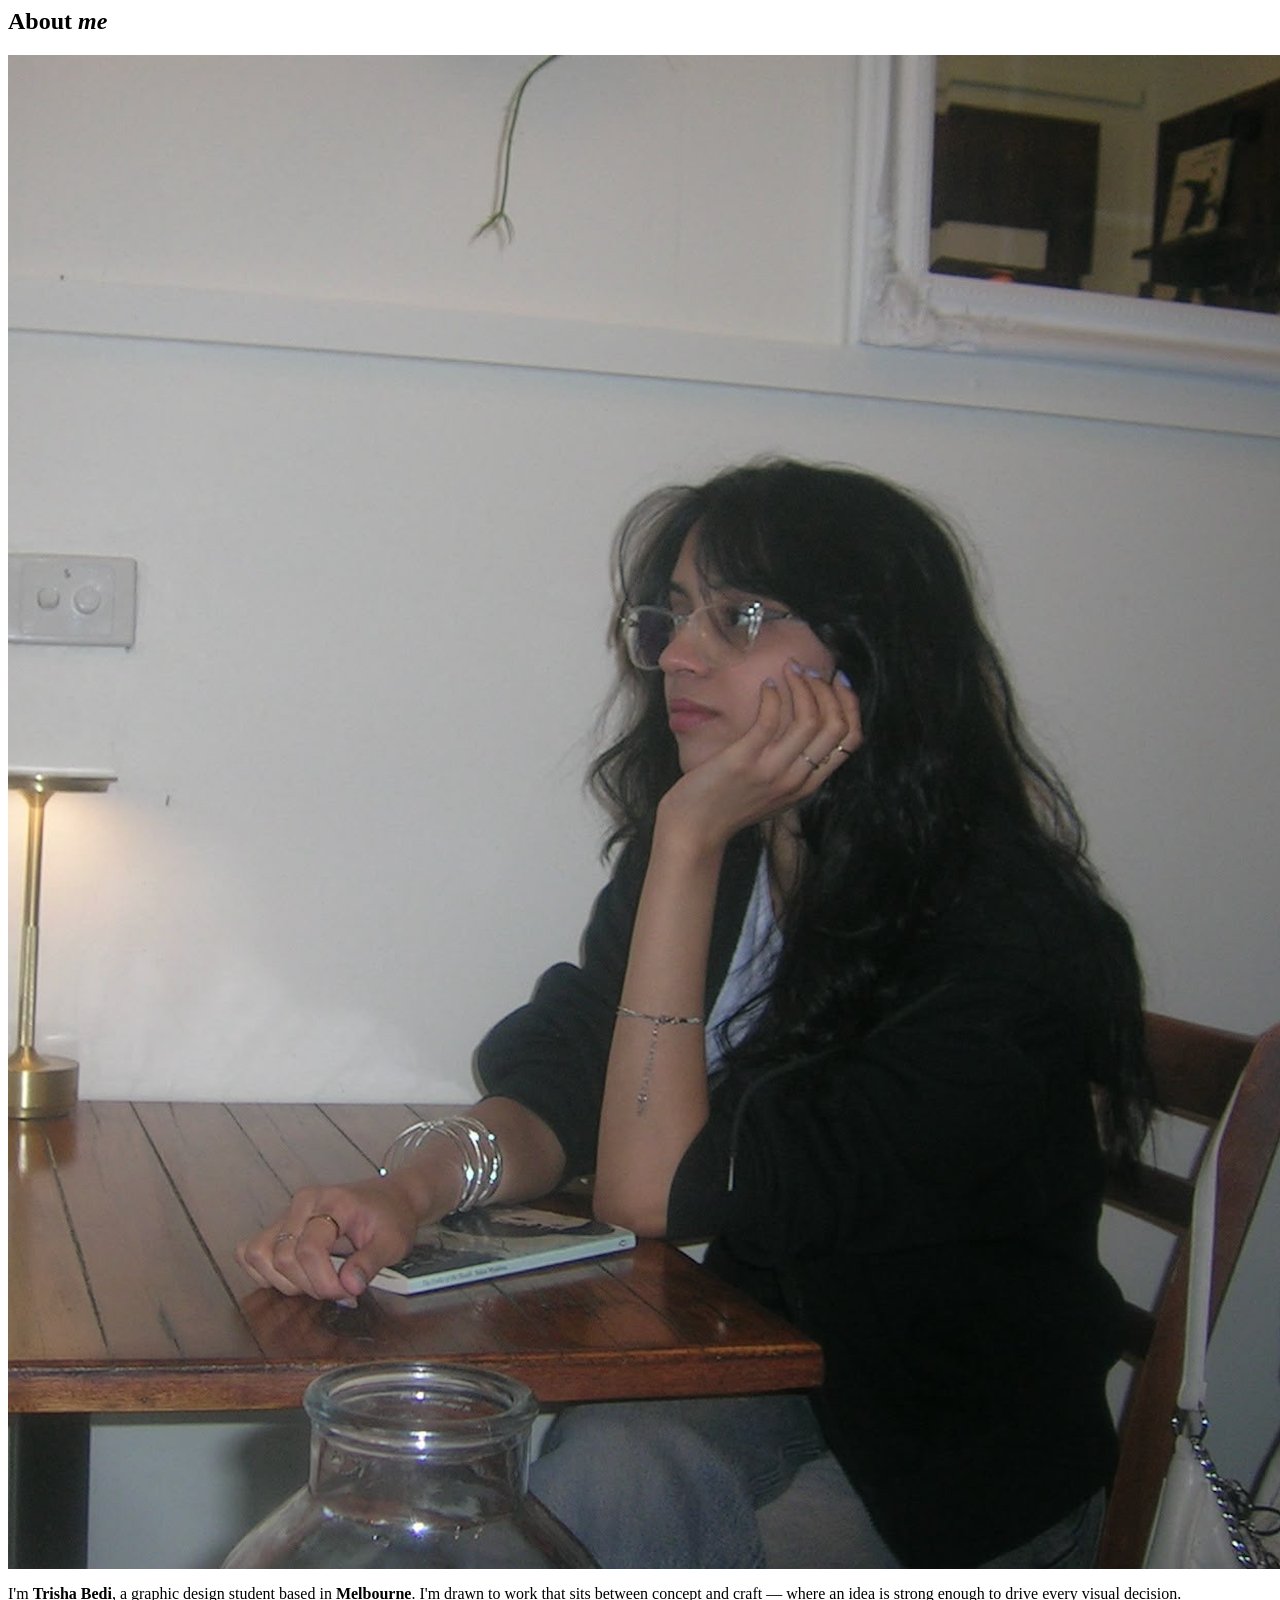
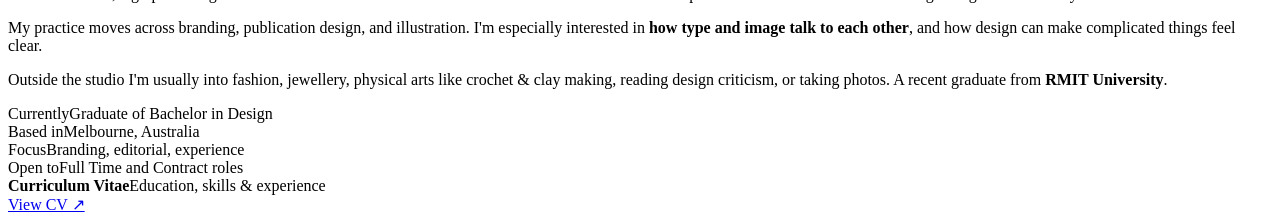
==== about.html @ 5184ee89 "Add about section with personal details and CV link" ====
<html>
  <section class="about" id="about-section">
    <div>
      <div class="section-header reveal">
        <h2 class="section-heading">About <em>me</em></h2>
      </div>
      <!-- EDIT: to add your photo, replace the <div class="about-photo"> block with:
           <div class="about-photo reveal" style="transition-delay:.1s">
             <img src="photo.jpg" alt="Your Name">
           </div>
      -->
      <div class="about-photo reveal" style="transition-delay:.1s">
        <img src="website/about.png" alt="Trisha Bedi" loading="eager" decoding="async">
         <!-- <svg width="25" height="25" viewBox="0 0 25 25" fill="none"></svg>     -->
        <div class="about-photo-label"></div>
      </div>
    </div>
    <div class="about-right reveal" style="transition-delay:.15s">
      <!-- EDIT: your bio paragraphs -->
      <p>I'm <strong>Trisha Bedi</strong>, a graphic design student based in <strong>Melbourne</strong>. I'm drawn to work that sits between concept and craft — where an idea is strong enough to drive every visual decision.</p>
      <p>My practice moves across branding, publication design, and illustration. I'm especially interested in <strong>how type and image talk to each other</strong>, and how design can make complicated things feel clear.</p>
      <p>Outside the studio I'm usually into fashion, jewellery, physical arts like crochet & clay making, reading design criticism, or taking photos. A recent graduate from <strong>RMIT University</strong>.</p>
      <div class="about-details">
        <!-- EDIT: your details -->
        <div class="detail-row"><span class="detail-label">Currently</span><span class="detail-val">Graduate of Bachelor in Design</span></div>
        <div class="detail-row"><span class="detail-label">Based in</span><span class="detail-val">Melbourne, Australia</span></div>
        <div class="detail-row"><span class="detail-label">Focus</span><span class="detail-val">Branding, editorial, experience</span></div>
        <div class="detail-row"><span class="detail-label">Open to</span><span class="detail-val">Full Time and Contract roles</span></div>
      </div>
      <!-- EDIT: paste your Google Doc CV share link into href -->
      <div class="cv-block">
        <div class="cv-block-text"><strong>Curriculum Vitae</strong>Education, skills &amp; experience</div>
        <a href="website/CV.pdf" target="_blank" rel="noopener" class="cv-link">View CV ↗</a>
      </div>
    </div>
  </section>
</html>
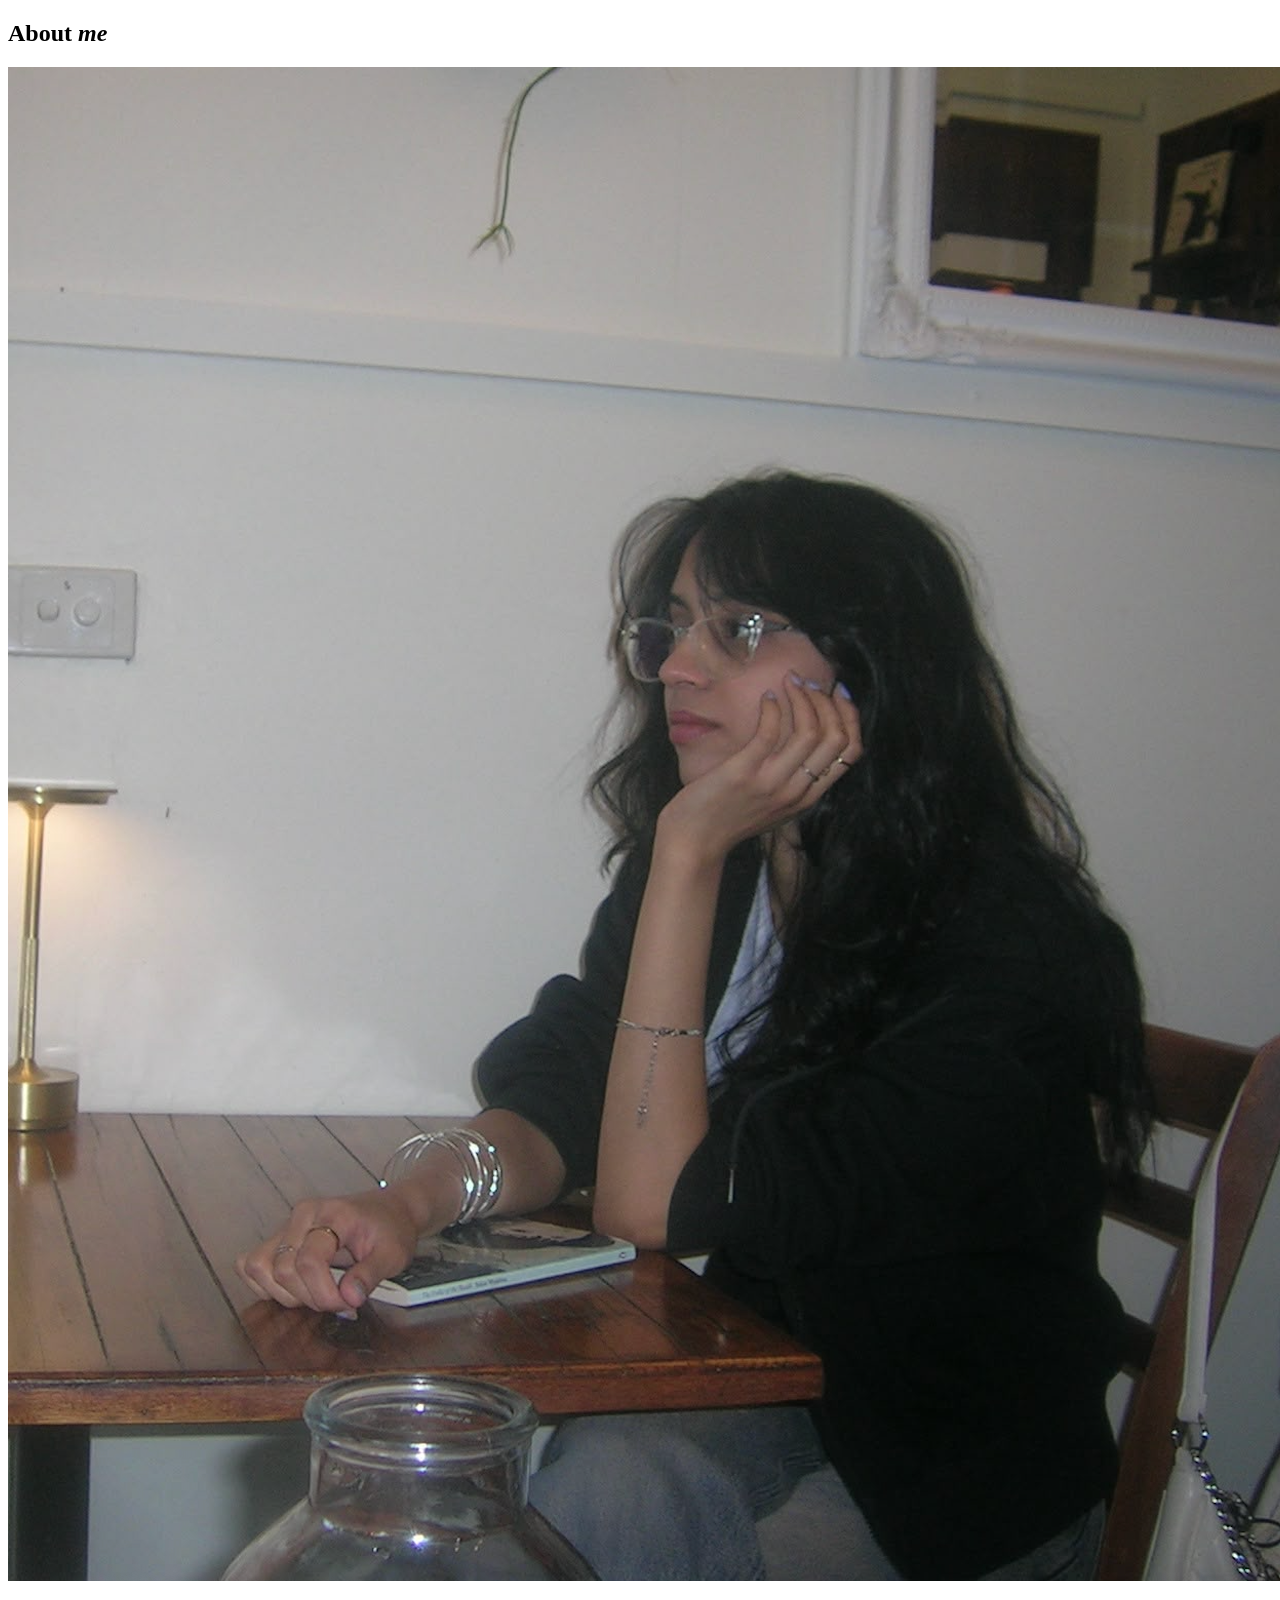
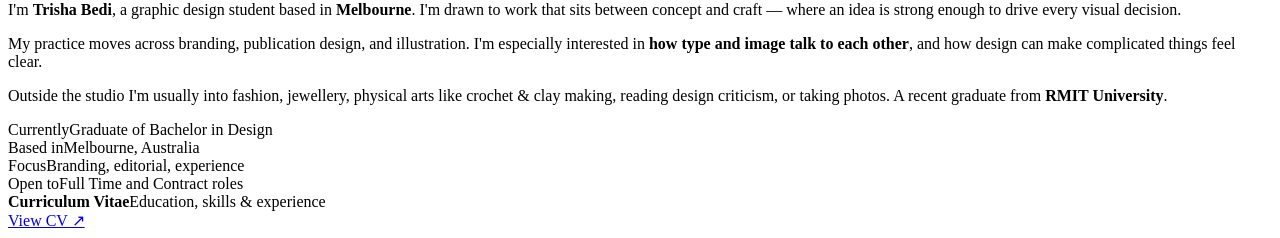
==== commit 2e257933: "Add DOCTYPE declaration to about.html" ====
--- a/about.html
+++ b/about.html
@@ -1,3 +1,4 @@
+<!DOCTYPE html>
 <html>
   <section class="about" id="about-section">
     <div>
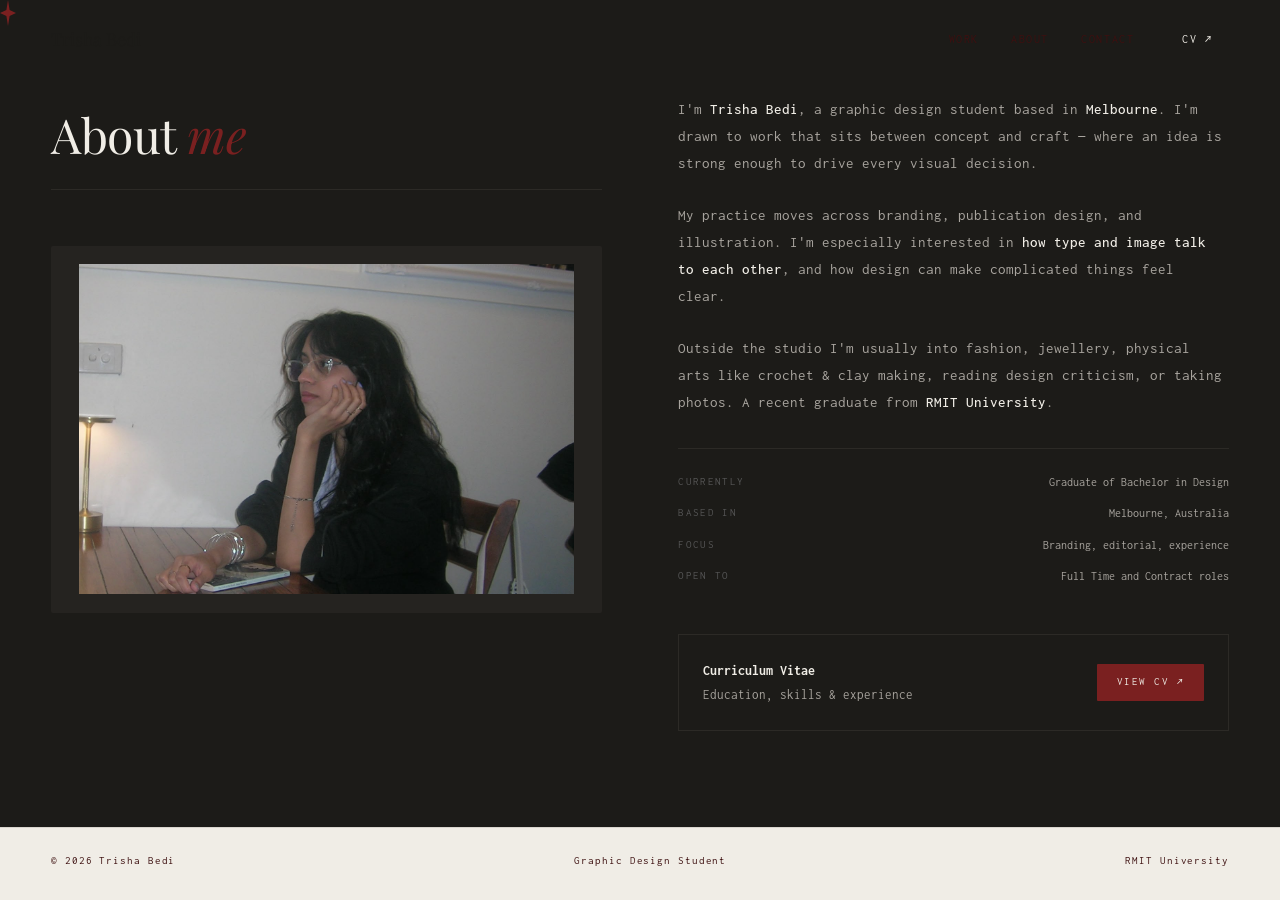
==== commit 43378cd2: "Update about.html with new structure and content" ====
--- a/about.html
+++ b/about.html
@@ -1,38 +1,67 @@
 <!DOCTYPE html>
-<html>
+<html lang="en">
+<head>
+<meta charset="UTF-8">
+<meta name="viewport" content="width=device-width, initial-scale=1.0">
+<title>About — Trisha Bedi</title>
+<link rel="preconnect" href="https://fonts.googleapis.com">
+<link rel="preconnect" href="https://fonts.gstatic.com" crossorigin>
+<link href="https://fonts.googleapis.com/css2?family=Playfair+Display:ital,wght@0,400;0,700;1,400;1,700&family=Inconsolata:wght@300;400;500&display=swap" rel="stylesheet">
+<link rel="stylesheet" href="assets/css/styles.css">
+</head>
+<body>
+
+<div class="cur" id="c1"></div>
+
+<!-- NAV -->
+<nav id="nav">
+  <a class="nav-name" href="index.html">Trisha Bedi</a>
+  <div class="nav-right">
+    <a href="index.html" class="hide-mob">Work</a>
+    <a href="about.html" class="hide-mob">About</a>
+    <a href="contact.html" class="hide-mob">Contact</a>
+    <a href="website/CV.pdf" target="_blank" rel="noopener" class="cv-btn">CV ↗</a>
+  </div>
+</nav>
+
+<div class="page active" id="page-home">
+
   <section class="about" id="about-section">
     <div>
       <div class="section-header reveal">
         <h2 class="section-heading">About <em>me</em></h2>
       </div>
-      <!-- EDIT: to add your photo, replace the <div class="about-photo"> block with:
-           <div class="about-photo reveal" style="transition-delay:.1s">
-             <img src="photo.jpg" alt="Your Name">
-           </div>
-      -->
       <div class="about-photo reveal" style="transition-delay:.1s">
         <img src="website/about.png" alt="Trisha Bedi" loading="eager" decoding="async">
-         <!-- <svg width="25" height="25" viewBox="0 0 25 25" fill="none"></svg>     -->
         <div class="about-photo-label"></div>
       </div>
     </div>
     <div class="about-right reveal" style="transition-delay:.15s">
-      <!-- EDIT: your bio paragraphs -->
       <p>I'm <strong>Trisha Bedi</strong>, a graphic design student based in <strong>Melbourne</strong>. I'm drawn to work that sits between concept and craft — where an idea is strong enough to drive every visual decision.</p>
       <p>My practice moves across branding, publication design, and illustration. I'm especially interested in <strong>how type and image talk to each other</strong>, and how design can make complicated things feel clear.</p>
       <p>Outside the studio I'm usually into fashion, jewellery, physical arts like crochet & clay making, reading design criticism, or taking photos. A recent graduate from <strong>RMIT University</strong>.</p>
       <div class="about-details">
-        <!-- EDIT: your details -->
         <div class="detail-row"><span class="detail-label">Currently</span><span class="detail-val">Graduate of Bachelor in Design</span></div>
         <div class="detail-row"><span class="detail-label">Based in</span><span class="detail-val">Melbourne, Australia</span></div>
         <div class="detail-row"><span class="detail-label">Focus</span><span class="detail-val">Branding, editorial, experience</span></div>
         <div class="detail-row"><span class="detail-label">Open to</span><span class="detail-val">Full Time and Contract roles</span></div>
       </div>
-      <!-- EDIT: paste your Google Doc CV share link into href -->
       <div class="cv-block">
         <div class="cv-block-text"><strong>Curriculum Vitae</strong>Education, skills &amp; experience</div>
         <a href="website/CV.pdf" target="_blank" rel="noopener" class="cv-link">View CV ↗</a>
       </div>
     </div>
   </section>
+
+  <footer>
+    <span>© 2026 Trisha Bedi</span>
+    <span>Graphic Design Student</span>
+    <span>RMIT University</span>
+  </footer>
+
+</div>
+
+<script src="assets/js/vendor/jquery-3.7.1.min.js"></script>
+<script src="assets/js/app.js"></script>
+</body>
 </html>
--- a/assets/css/styles.css
+++ b/assets/css/styles.css
@@ -0,0 +1,561 @@
+/* ============================================================
+   COLOURS — search EDIT: to find everything to personalise
+   ============================================================ */
+:root {
+  --bg:      #F0EDE6;
+  --fg:      #1C1B18;
+  --mid:     #3d1010;
+  --rule:    #D9D5CE;
+  --pop:     #7A2020;  /* EDIT: accent colour */
+  --card-bg: #EDEAE4;
+  --terracotta: #7A2020;
+  --terra-faint: #E8C5B8;
+  --warm-white: #F7F4EF;
+  --serif: 'Playfair Display', serif;
+}
+
+
+*,*::before,*::after{box-sizing:border-box;margin:0;padding:0}
+html{scroll-behavior:smooth}
+body{font-family:'Inconsolata',monospace;background:var(--bg);color:var(--fg);font-size:15px;line-height:1.6;-webkit-font-smoothing:antialiased;cursor:none}
+
+/* ——— CURSOR ——— */
+.cur{width:16px;height:26px;background:var(--pop);position:fixed;top:0;left:0;pointer-events:none;z-index:9999;clip-path:polygon(50% 0%,60% 38%,100% 50%,60% 62%,50% 100%,40% 62%,0% 50%,40% 38%);will-change:transform}
+/* ——— NAV ——— */
+nav{position:fixed;top:0;left:0;right:0;z-index:500;display:flex;justify-content:space-between;align-items:center;padding:1.4rem 4vw;transition:border-color .3s,background .3s;border-bottom:1px solid transparent}
+nav.scrolled{border-color:var(--rule);background:rgba(247,244,239,.93);backdrop-filter:blur(8px)}
+.nav-name{font-family:'Playfair Display',serif;font-size:1.1rem;font-weight:400;color:var(--fg);text-decoration:none;cursor:none}
+.nav-right{display:flex;align-items:center;gap:2rem}
+.nav-right a{font-size:.72rem;letter-spacing:.14em;text-transform:uppercase;color:var(--mid);text-decoration:none;transition:color .2s;cursor:none}
+.nav-right a:hover{color:var(--fg)}
+.cv-btn{color:var(--bg)!important;background:var(--fg)!important;padding:.45rem 1rem;border-radius:1px;transition:background .2s!important}
+.cv-btn:hover{background:var(--pop)!important}
+
+/* ——— PAGE SYSTEM ——— */
+.page{display:none;min-height:100vh}
+.page.active{display:block}
+
+/* ============================================================
+   HOME PAGE
+   ============================================================ */
+
+/* HERO */
+.hero{min-height:100vh;display:flex;flex-direction:column;justify-content:flex-end;padding:0 4vw 5rem;position:relative;overflow:hidden}
+.hero-blob{position:absolute;top:0;right:0;bottom:0;width:clamp(300px,55vw,700px);pointer-events:none;user-select:none;z-index:0}
+.hero-blob svg{width:100%;height:100%}
+.hero-tag{font-size:.72rem;letter-spacing:.18em;text-transform:uppercase;color:var(--pop);margin-bottom:1.5rem;display:flex;align-items:center;gap:.8rem;position:relative;z-index:1}
+.hero-tag::before{content:'';display:inline-block;width:2.5rem;height:1px;background:var(--pop)}
+.hero-title{font-family:'Playfair Display',serif;font-size:clamp(3.2rem,8vw,7.5rem);font-weight:400;line-height:.95;letter-spacing:-.02em;max-width:14ch;margin-bottom:2.5rem;position:relative;z-index:1}
+.hero-title em{font-style:italic;color:var(--pop)}
+.hero-bottom{display:flex;justify-content:space-between;align-items:flex-end;border-top:1px solid var(--rule);padding-top:1.5rem;gap:2rem;flex-wrap:wrap;position:relative;z-index:1}
+.hero-bio{font-size:.88rem;color:var(--mid);max-width:44ch;line-height:1.75}
+.hero-scroll{display:flex;align-items:center;gap:.6rem;font-size:.68rem;letter-spacing:.18em;text-transform:uppercase;color:var(--mid);animation:drift 2.2s ease-in-out infinite}
+@keyframes drift{0%,100%{transform:translateY(0)}50%{transform:translateY(5px)}}
+
+
+/* MARQUEE */
+.marquee-strip{
+  background:var(--fg);
+  padding:.9rem 0;
+  overflow:hidden;
+  white-space:nowrap;
+}
+
+.marquee-inner{
+  display:inline-flex;
+  animation:marquee 18s linear infinite;
+}
+
+.marquee-item{
+  font-size:.65rem;
+  letter-spacing:.22em;
+  text-transform:uppercase;
+  color:var(--bg);
+  margin:0 2.5rem;
+}
+
+.marquee-dot{
+  color:var(--pop);
+  margin:0 .5rem;
+}
+
+@keyframes marquee{
+  from{transform:translateX(0)}
+  to{transform:translateX(-50%)}
+}
+
+/* WORK SECTION */
+.work{padding:6rem 4vw}
+.section-header{display:flex;justify-content:space-between;align-items:baseline;margin-bottom:3.5rem;padding-bottom:1rem;border-bottom:1px solid var(--rule)}
+.section-heading{font-family:'Playfair Display',serif;font-size:clamp(1.8rem,4vw,3rem);font-weight:400;letter-spacing:-.01em}
+.section-heading em{font-style:italic;color:var(--pop)}
+.section-count{font-size:.7rem;letter-spacing:.15em;text-transform:uppercase;color:var(--mid)}
+
+/* PROJECT CARDS — text left, image right */
+.project-list{display:flex;flex-direction:column;gap:0}
+
+.project-card{
+  display:grid;
+  grid-template-columns:3rem 1fr 1fr;
+  gap:2.5rem;
+  align-items:center;
+  padding:2.5rem 0;
+  border-bottom:1px solid var(--rule);
+  text-decoration:none;color:inherit;
+  position:relative;cursor:none;
+}
+.project-card::before{
+  content:'';position:absolute;
+  left:-4vw;right:-4vw;top:0;bottom:0;
+  background:var(--card-bg);opacity:0;
+  transition:opacity .3s;z-index:0;
+}
+.project-card:hover::before{opacity:1}
+.project-card>*{position:relative;z-index:1}
+
+.project-num{font-size:.72rem;letter-spacing:.1em;color:var(--mid);align-self:flex-start;padding-top:.3rem}
+
+/* LEFT: text */
+.project-text{display:flex;flex-direction:column;gap:.6rem}
+.project-tags{display:flex;gap:.5rem;flex-wrap:wrap}
+.tag{font-size:.62rem;letter-spacing:.14em;text-transform:uppercase;color:var(--pop);border:1px solid var(--pop);padding:.15rem .5rem;border-radius:1px}
+.project-title{font-family:'Playfair Display',serif;font-size:clamp(1.3rem,2.5vw,2rem);font-weight:400;letter-spacing:-.01em;line-height:1.1}
+.project-desc{font-size:.95rem;color:var(--mid);max-width:46ch;line-height:1.7}
+.project-year{font-size:.7rem;letter-spacing:.1em;color:var(--mid)}
+.project-cta{display:inline-flex;align-items:center;gap:.4rem;font-size:.7rem;letter-spacing:.12em;text-transform:uppercase;color:var(--pop);margin-top:.25rem}
+
+/* RIGHT: image */
+.project-thumb{
+  aspect-ratio:5/2.7;
+  background:var(--fg);
+  border-radius:1.5px;
+  overflow:hidden;
+  position:relative;
+  transition:transform .4s cubic-bezier(.25,.46,.45,.94);
+}
+.project-card:hover .project-thumb{transform:scale(1.02) translateY(-2px)}
+.project-thumb img{width:100%;height:100%;object-fit:cover;display:block;transition:transform .6s ease}
+.project-card:hover .project-thumb img{transform:scale(1.05)}
+.project-thumb-placeholder{
+  width:100%;height:100%;position:absolute;top:0;left:0;
+  display:flex;flex-direction:column;align-items:center;justify-content:center;
+  gap:.5rem;color:#555;font-size:.6rem;letter-spacing:.12em;text-transform:uppercase;
+}
+/* ── PROCESS ── */
+  .process-section { background: var(--terracotta); padding: 6rem 3rem; position: relative; overflow: hidden; }
+  .process-bg-text { position: absolute; bottom: -2rem; right: -1rem; font-family: var(--serif); font-size: 14rem; color: rgba(255,255,255,0.04); line-height: 1; pointer-events: none; user-select: none; }
+  .process-label { color: var(--terra-faint); font-size: 0.65rem; letter-spacing: 0.22em; text-transform: uppercase; margin-bottom: 2rem; }
+  .process-heading { font-family: var(--serif); font-size: 2.5rem; color: var(--warm-white); margin-bottom: 4rem; max-width: 420px; line-height: 1.25; }
+  .process-steps { display: grid; grid-template-columns: repeat(4, 1fr); gap: 0; }
+  .process-step { padding: 0 2rem 0 0; border-right: 1px solid rgba(255,255,255,0.12); }
+  .process-step:last-child { border-right: none; padding-right: 0; }
+  .process-step:not(:first-child) { padding-left: 2rem; }
+  .process-step-num { font-family: var(--serif); font-style: italic; font-size: 2.5rem; color: rgba(255,255,255,0.2); margin-bottom: 1rem; transition: color 0.3s; }
+  .process-step:hover .process-step-num { color: rgba(255,255,255,0.5); }
+  .process-step-title { font-size: 0.78rem; letter-spacing: 0.14em; text-transform: uppercase; color: var(--terra-faint); margin-bottom: 0.8rem; }
+  .process-step-desc { font-size: 0.8rem; line-height: 1.8; color: rgba(255,255,255,0.55); }
+
+/* ABOUT */
+.about{padding:6rem 4vw;background:var(--fg);color:var(--bg);display:grid;grid-template-columns:1fr 1fr;gap:6vw;align-items:start}
+.about .section-heading{color:var(--bg)}
+.about .section-heading em{color:var(--pop)}
+.about .section-header{border-color:#2c2a26}
+.about .section-count{color:#555}
+.about-photo{aspect-ratio:3/2;background:#252320;border-radius:2px;display:flex;align-items:center;justify-content:center;flex-direction:column;gap:.6rem;color:#444;font-size:.62rem;letter-spacing:.14em;text-transform:uppercase;position:relative;overflow:hidden}
+.about-photo img{width:90%;height:90%;object-fit:cover}
+.about-photo-label{position:absolute;bottom:1.25rem;left:1.25rem;font-size:.62rem;letter-spacing:.14em;text-transform:uppercase;color:#555}
+.about-right{display:flex;flex-direction:column;gap:1.5rem}
+.about-right p{font-size:.92rem;color:#a8a49e;line-height:1.85}
+.about-right p strong{color:var(--bg);font-weight:500}
+.about-details{margin-top:.5rem;display:flex;flex-direction:column;gap:.75rem;padding-top:1.5rem;border-top:1px solid #2c2a26}
+.detail-row{display:flex;justify-content:space-between;font-size:.75rem}
+.detail-label{color:#555;text-transform:uppercase;letter-spacing:.12em;font-size:.68rem}
+.detail-val{color:#a8a49e}
+.cv-block{margin-top:1.5rem;padding:1.5rem;border:1px solid #2c2a26;display:flex;justify-content:space-between;align-items:center;gap:1rem}
+.cv-block-text{font-size:.8rem;color:#a8a49e}
+.cv-block-text strong{display:block;color:var(--bg);font-size:.9rem;margin-bottom:.2rem}
+.cv-link{display:inline-flex;align-items:center;gap:.5rem;font-size:.7rem;letter-spacing:.14em;text-transform:uppercase;background:var(--pop);color:var(--bg);text-decoration:none;padding:.6rem 1.2rem;border-radius:1px;white-space:nowrap;transition:opacity .2s;cursor:none}
+.cv-link:hover{opacity:.85}
+
+
+/* CONTACT */
+
+.contact{
+  padding:8rem 4vw;
+}
+
+.contact-grid{
+  display:grid;
+  grid-template-columns:1fr 1fr;
+  gap:6vw;
+  margin-top:3rem;
+}
+
+.contact-left p{
+  font-size:.95rem;
+  line-height:1.9;
+  color:var(--mid);
+  max-width:42ch;
+}
+
+.contact-right-minimal{
+  display:flex;
+  flex-direction:column;
+}
+
+.contact-email-small{
+  font-family:'Playfair Display', serif;
+  font-size:clamp(1.5rem,3vw,2.2rem);
+  text-decoration:none;
+  color:var(--fg);
+  padding-bottom:1.5rem;
+  margin-bottom:1rem;
+  border-bottom:1px solid var(--rule);
+  transition:color .2s;
+}
+
+.contact-email-small:hover{
+  color:var(--pop);
+}
+
+.social-item{
+  display:flex;
+  justify-content:space-between;
+  align-items:center;
+  padding:.9rem 0;
+  border-bottom:1px solid var(--rule);
+  text-decoration:none;
+  color:var(--fg);
+  font-size:.8rem;
+  letter-spacing:.05em;
+  transition:color .2s;
+}
+
+.social-item:hover{
+  color:var(--pop);
+}
+
+.social-item span{
+  font-size:.68rem;
+  letter-spacing:.12em;
+  text-transform:uppercase;
+  color:var(--mid);
+}
+
+@media(max-width:900px){
+
+  .contact-grid{
+    grid-template-columns:1fr;
+    gap:3rem;
+  }
+
+}
+
+footer{padding:1.5rem 4vw;border-top:1px solid var(--rule);display:flex;justify-content:space-between;align-items:center;font-size:.7rem;letter-spacing:.08em;color:var(--mid);flex-wrap:wrap;gap:1rem}
+
+/* ============================================================
+   PROJECT DETAIL PAGE
+   ============================================================ */
+.project-detail{padding-top:6rem}
+
+.detail-hero{
+  display:grid;
+  grid-template-columns:1fr 1fr;
+  gap:0;
+  min-height:85vh;
+  align-items:stretch;
+}
+.detail-hero-text{
+  padding:5rem 4vw 5rem 4vw;
+  display:flex;flex-direction:column;justify-content:center;gap:1.5rem;
+  border-right:1px solid var(--rule);
+}
+.detail-back{
+  display:inline-flex;align-items:center;gap:.5rem;
+  font-size:.7rem;letter-spacing:.14em;text-transform:uppercase;
+  color:var(--mid);text-decoration:none;cursor:none;
+  transition:color .2s;margin-bottom:1rem;
+  background:none;border:none;font-family:'Inconsolata',monospace;
+}
+.detail-back:hover{color:var(--pop)}
+.detail-tags{display:flex;gap:.5rem;flex-wrap:wrap}
+.detail-title{font-family:'Playfair Display',serif;font-size:clamp(2.5rem,5vw,4.5rem);font-weight:400;line-height:1;letter-spacing:-.02em}
+.detail-title em{font-style:italic;color:var(--pop)}
+.project-desc{
+  font-family: system-ui, sans-serif;
+  font-size:.90rem;
+  color:var(--mid);
+  max-width:46ch;
+  line-height:1.8;
+}
+.detail-meta{display:flex;flex-direction:column;gap:.6rem;padding-top:1.5rem;border-top:1px solid var(--rule);margin-top:auto}
+.detail-meta-row{display:flex;gap:1.5rem;font-size:.75rem}
+.detail-meta-label{color:var(--mid);text-transform:uppercase;letter-spacing:.1em;font-size:.68rem;min-width:5rem}
+.detail-meta-val{color:var(--fg)}
+
+.detail-hero-image{
+  background:var(--fg);
+  position:relative;overflow:hidden;
+}
+.detail-hero-image img{width:100%;height:100%;object-fit:cover;display:block}
+.detail-hero-placeholder{
+  width:100%;height:100%;position:absolute;top:0;left:0;
+  display:flex;flex-direction:column;align-items:center;justify-content:center;
+  gap:.75rem;color:#555;font-size:.65rem;letter-spacing:.14em;text-transform:uppercase;
+  background:linear-gradient(145deg,#222,#1a1814);
+}
+
+/* Image gallery on detail page */
+.detail-body{padding:5rem 4vw}
+.detail-section-label{font-size:.7rem;letter-spacing:.18em;text-transform:uppercase;color:var(--pop);margin-bottom:1rem}
+.detail-body-text{display:grid;grid-template-columns:1fr 1fr;gap:0 10rem;font-size:.95rem;color:var(--mid);line-height:1.9;margin-bottom:4rem}
+.detail-body-text p{margin:0 0 1.25rem}
+.detail-gallery{display:grid;grid-template-columns:1fr 1fr;gap:1.5rem;margin-bottom:5rem}
+.detail-gallery-item{aspect-ratio:4/3;background:var(--fg);border-radius:2px;overflow:hidden;position:relative}
+.detail-gallery-item img{width:100%;height:100%;object-fit:cover;display:block}
+.detail-gallery-placeholder{
+  width:100%;height:100%;position:absolute;top:0;left:0;
+  display:flex;align-items:center;justify-content:center;flex-direction:column;
+  gap:.5rem;color:#555;font-size:.6rem;letter-spacing:.12em;text-transform:uppercase;
+}
+.detail-gallery-item.wide{grid-column:span 2;aspect-ratio:16/7}
+.detail-nav{display:flex;justify-content:space-between;align-items:center;padding:2rem 0;border-top:1px solid var(--rule)}
+.detail-nav-btn{display:flex;align-items:center;gap:.5rem;font-size:.75rem;letter-spacing:.12em;text-transform:uppercase;color:var(--mid);text-decoration:none;cursor:none;background:none;border:none;font-family:'Inconsolata',monospace;transition:color .2s}
+.detail-nav-btn:hover{color:var(--pop)}
+
+/* ——— MORE PROJECTS ——— */
+.more-projects{padding:0 4vw 6rem}
+
+.more-projects-toggle{
+  display:flex;
+  align-items:center;
+  justify-content:space-between;
+  width:100%;
+  padding:2rem 0;
+  border-top:1px solid var(--rule);
+  border-bottom:1px solid var(--rule);
+  background:none;
+  border-left:none;
+  border-right:none;
+  font-family:'Inconsolata',monospace;
+  cursor:none;
+  color:var(--fg);
+  transition:color .2s;
+}
+.more-projects-toggle:hover{color:var(--pop)}
+
+.more-projects-toggle-left{
+  display:flex;
+  align-items:center;
+  gap:1.5rem;
+}
+.more-projects-toggle-label{
+  font-family:'Playfair Display',serif;
+  font-size:clamp(1.1rem,2vw,1.5rem);
+  font-weight:400;
+  letter-spacing:-.01em;
+}
+.more-projects-toggle-label em{font-style:italic;color:var(--pop)}
+.more-projects-toggle-count{
+  font-size:.65rem;
+  letter-spacing:.16em;
+  text-transform:uppercase;
+  color:var(--mid);
+  padding:.2rem .6rem;
+  border:1px solid var(--rule);
+}
+.more-projects-toggle-icon{
+  display:flex;
+  align-items:center;
+  gap:.5rem;
+  font-size:.68rem;
+  letter-spacing:.16em;
+  text-transform:uppercase;
+  color:var(--mid);
+  transition:color .2s;
+  flex-shrink:0;
+}
+.toggle-arrow{
+  display:inline-block;
+  transition:transform .4s cubic-bezier(.25,.46,.45,.94);
+}
+.more-projects-toggle.open .toggle-arrow{transform:rotate(180deg)}
+.more-projects-toggle.open .toggle-arrow-text::before{content:'Collapse'}
+.toggle-arrow-text::before{content:'Expand'}
+
+.more-projects-drawer{
+  display:grid;
+  grid-template-rows:0fr;
+  transition:grid-template-rows .5s cubic-bezier(.25,.46,.45,.94);
+  overflow:hidden;
+}
+.more-projects-drawer.open{grid-template-rows:1fr}
+.more-projects-drawer-inner{overflow:hidden}
+
+/* Carousel track */
+.small-projects-carousel{
+  position:relative;
+  padding-top:2rem;
+  padding-bottom:1.5rem;
+}
+.small-projects-track-wrap{
+  overflow-x:auto;
+  overflow-y:visible;
+  scrollbar-width:none;
+  -ms-overflow-style:none;
+  cursor:grab;
+  padding-bottom:.5rem;
+}
+.small-projects-track-wrap:active{cursor:grabbing}
+.small-projects-track-wrap::-webkit-scrollbar{display:none}
+.small-projects-track{
+  display:flex;
+  gap:1.5rem;
+  width:max-content;
+  padding:0 0 .5rem;
+}
+
+/* Carousel nav */
+.carousel-nav{
+  display:flex;
+  align-items:center;
+  gap:.75rem;
+  margin-top:1.25rem;
+}
+.carousel-btn{
+  display:flex;align-items:center;justify-content:center;
+  width:2.2rem;height:2.2rem;
+  background:none;border:1px solid var(--rule);
+  cursor:none;transition:border-color .2s,color .2s;color:var(--mid);
+  font-family:'Inconsolata',monospace;
+}
+.carousel-btn:hover{border-color:var(--fg);color:var(--fg)}
+.carousel-btn:disabled{opacity:.25;pointer-events:none}
+.carousel-progress{
+  flex:1;height:1px;background:var(--rule);position:relative;
+}
+.carousel-progress-fill{
+  position:absolute;left:0;top:0;height:100%;background:var(--pop);
+  transition:width .3s ease;
+}
+.carousel-pos{
+  font-size:.65rem;letter-spacing:.12em;color:var(--mid);
+  white-space:nowrap;
+}
+
+.small-card{
+  display:flex;
+  flex-direction:column;
+  gap:.75rem;
+  text-decoration:none;
+  color:inherit;
+  cursor:none;
+  position:relative;
+  width:clamp(260px,28vw,340px);
+  flex-shrink:0;
+}
+.small-card-thumb{
+  aspect-ratio:4/3;
+  background:var(--fg);
+  border-radius:1.5px;
+  overflow:hidden;
+  position:relative;
+  transition:transform .35s cubic-bezier(.25,.46,.45,.94);
+}
+.small-card:hover .small-card-thumb{transform:scale(1.025) translateY(-2px)}
+.small-card-thumb img{width:100%;height:100%;object-fit:cover;display:block;transition:transform .5s ease}
+.small-card:hover .small-card-thumb img{transform:scale(1.06)}
+.small-card-thumb-placeholder{
+  width:100%;height:100%;
+  display:flex;align-items:center;justify-content:center;
+  color:#555;font-size:.58rem;letter-spacing:.12em;text-transform:uppercase;
+}
+.small-card-body{display:flex;flex-direction:column;gap:.3rem}
+.small-card-tags{display:flex;gap:.4rem;flex-wrap:wrap}
+.small-card-tag{
+  font-size:.58rem;letter-spacing:.12em;text-transform:uppercase;
+  color:var(--pop);border:1px solid var(--pop);padding:.1rem .4rem;border-radius:1px;
+}
+.small-card-title{
+  font-family:'Playfair Display',serif;
+  font-size:1rem;font-weight:400;letter-spacing:-.01em;
+  transition:color .2s;
+}
+.small-card:hover .small-card-title{color:var(--pop)}
+.small-card-desc{font-family:'DM Sans',sans-serif;font-size:.78rem;color:var(--mid);line-height:1.9;max-width:34ch}
+.small-card-footer{
+  display:flex;justify-content:space-between;align-items:center;
+  font-size:.65rem;letter-spacing:.1em;color:var(--mid);
+  padding-top:.4rem;border-top:1px solid var(--rule);margin-top:.1rem;
+}
+.small-card-cta{color:var(--pop);text-transform:uppercase;letter-spacing:.12em;font-size:.62rem}
+
+@media(max-width:900px){
+  .small-projects-grid{grid-template-columns:repeat(2,1fr)}
+}
+@media(max-width:560px){
+  .small-projects-grid{grid-template-columns:1fr}
+}
+
+/* ——— REVEAL ———
+   Content is visible by default. Animation may enhance it, but can never
+   leave an off-screen section stuck at opacity:0. */
+.reveal{opacity:1;transform:none}
+.page.active .reveal.in{animation:reveal-in .65s ease both}
+@keyframes reveal-in{
+  from{opacity:0;transform:translateY(20px)}
+  to{opacity:1;transform:none}
+}
+
+@media(prefers-reduced-motion:reduce){
+  .page.active .reveal.in{animation:none}
+  html{scroll-behavior:auto}
+}
+
+/* ——— REVEAL-lily ——— */
+.reveal{opacity:0;transform:translateY(20px);transition:opacity .65s ease,transform .65s ease}
+.reveal.in{opacity:1;transform:none}
+
+/* ——— Lily ——— */
+.hero-lily{position:absolute;right:-2%;top:-5%;width:52%;max-width:480px;opacity:.12;pointer-events:none;z-index:0;mix-blend-mode:multiply;transform:rotate(6deg);object-fit:contain}
+.hero-fade{opacity:0;transition:opacity 1s ease}
+.hero-fade.in{opacity:1}
+
+/* ——— TRANSITIONS ——— */
+.page{transition:opacity .3s ease}
+.page.fade-out{opacity:0;pointer-events:none}
+
+/* ——— RESPONSIVE ——— */
+@media(max-width:900px){
+   .detail-body-text{grid-template-columns:1fr}
+  .project-card{grid-template-columns:1fr;gap:1.25rem;padding:2rem 0}
+  .project-num{padding-top:0}
+ .project-thumb{aspect-ratio:5/2.7;order:2}
+.project-thumb img{object-position:center}
+   .project-thumb.thumb-shift-left{aspect-ratio:2/1}
+.project-thumb.thumb-shift-left img{object-position:left center}
+  .about{grid-template-columns:1fr}
+  .about-photo{aspect-ratio:4/3;max-height:300px;max-width:340px;margin:0 auto}
+  .about-photo img{object-position:center}
+  .contact-grid{grid-template-columns:1fr}
+  .hide-mob{display:none!important}
+  .detail-hero{grid-template-columns:1fr}
+  .detail-hero-image{aspect-ratio:16/9;min-height:0;margin:0 auto}
+  .detail-hero-image img{object-position:center}
+  .detail-gallery{grid-template-columns:1fr}
+  .detail-gallery-item{margin:0 auto}
+  .detail-gallery-item img{object-position:center}
+  .detail-gallery-item.wide{grid-column:span 1;aspect-ratio:4/3}
+   .process-section{padding:4rem 1.5rem}
+.process-bg-text{font-size:6rem;bottom:-1rem}
+.process-heading{font-size:1.7rem;margin-bottom:2.5rem;max-width:100%}
+.process-steps{grid-template-columns:1fr;gap:0}
+.process-step{padding:0 0 2rem 0!important;border-right:none;border-bottom:1px solid rgba(255,255,255,0.12);margin-bottom:2rem}
+.process-step:last-child{border-bottom:none;margin-bottom:0;padding-bottom:0!important}
+   .cur{display:none}
+*{cursor:auto!important}
+}
+   
+@media(max-width:560px){
+  .hero-bottom{flex-direction:column;align-items:flex-start}
+}
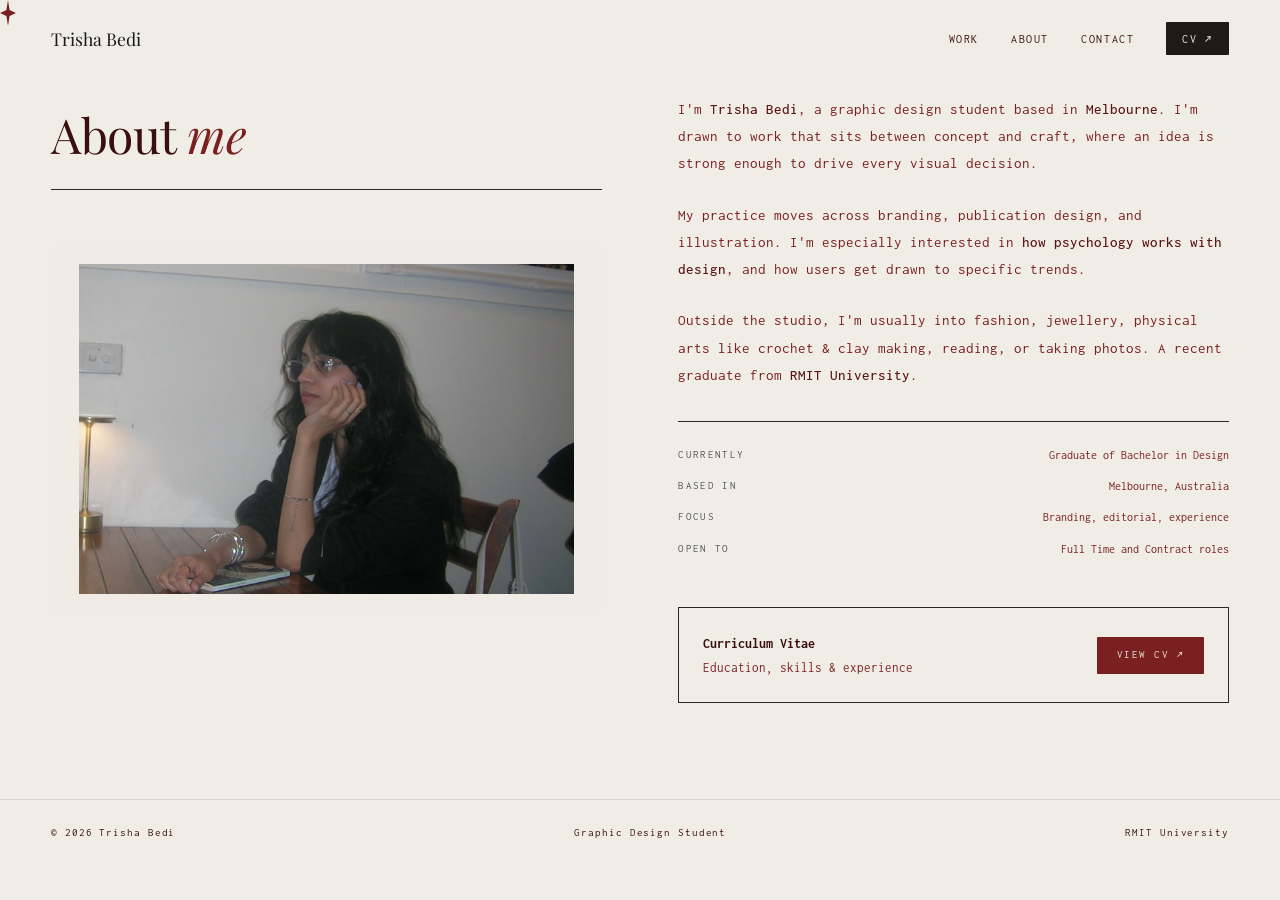
==== commit 6ce7b8b9: "Update personal description and interests in about.html" ====
--- a/about.html
+++ b/about.html
@@ -37,9 +37,9 @@
       </div>
     </div>
     <div class="about-right reveal" style="transition-delay:.15s">
-      <p>I'm <strong>Trisha Bedi</strong>, a graphic design student based in <strong>Melbourne</strong>. I'm drawn to work that sits between concept and craft — where an idea is strong enough to drive every visual decision.</p>
-      <p>My practice moves across branding, publication design, and illustration. I'm especially interested in <strong>how type and image talk to each other</strong>, and how design can make complicated things feel clear.</p>
-      <p>Outside the studio I'm usually into fashion, jewellery, physical arts like crochet & clay making, reading design criticism, or taking photos. A recent graduate from <strong>RMIT University</strong>.</p>
+      <p>I'm <strong>Trisha Bedi</strong>, a graphic design student based in <strong>Melbourne</strong>. I'm drawn to work that sits between concept and craft, where an idea is strong enough to drive every visual decision.</p>
+      <p>My practice moves across branding, publication design, and illustration. I'm especially interested in <strong>how psychology works with design</strong>, and how users get drawn to specific trends.</p>
+      <p>Outside the studio, I'm usually into fashion, jewellery, physical arts like crochet & clay making, reading, or taking photos. A recent graduate from <strong>RMIT University</strong>.</p>
       <div class="about-details">
         <div class="detail-row"><span class="detail-label">Currently</span><span class="detail-val">Graduate of Bachelor in Design</span></div>
         <div class="detail-row"><span class="detail-label">Based in</span><span class="detail-val">Melbourne, Australia</span></div>
--- a/assets/css/styles.css
+++ b/assets/css/styles.css
@@ -40,18 +40,203 @@
    ============================================================ */
 
 /* HERO */
-.hero{min-height:100vh;display:flex;flex-direction:column;justify-content:flex-end;padding:0 4vw 5rem;position:relative;overflow:hidden}
+.hero{
+  min-height:100vh;
+  display:flex;
+  flex-direction:column;
+  justify-content:center;
+  align-items:center;
+  text-align:center;
+  padding:6rem 4vw 5rem;
+  position:relative;
+  overflow:hidden;
+}
 .hero-blob{position:absolute;top:0;right:0;bottom:0;width:clamp(300px,55vw,700px);pointer-events:none;user-select:none;z-index:0}
+.hero-blob-left{
+  left:-6%;
+  right:auto;
+  top:18%;
+  bottom:-12%;
+  width:clamp(280px,45vw,600px);
+  transform:scaleX(-1);
+  transform-origin:center;
+  opacity:.72;
+}
+
 .hero-blob svg{width:100%;height:100%}
-.hero-tag{font-size:.72rem;letter-spacing:.18em;text-transform:uppercase;color:var(--pop);margin-bottom:1.5rem;display:flex;align-items:center;gap:.8rem;position:relative;z-index:1}
+.hero-tag{font-size:.72rem;letter-spacing:.18em;text-transform:uppercase;color:var(--pop);margin-bottom:1.5rem;display:flex;align-items:center;justify-content:center;gap:.8rem;position:relative;z-index:1}
 .hero-tag::before{content:'';display:inline-block;width:2.5rem;height:1px;background:var(--pop)}
-.hero-title{font-family:'Playfair Display',serif;font-size:clamp(3.2rem,8vw,7.5rem);font-weight:400;line-height:.95;letter-spacing:-.02em;max-width:14ch;margin-bottom:2.5rem;position:relative;z-index:1}
+.hero-title{
+  font-family:'Playfair Display',serif;
+  font-size:clamp(3.2rem,8vw,7.5rem);
+  font-weight:400;
+  line-height:.95;
+  letter-spacing:-.02em;
+  max-width:14ch;
+  margin:0 auto 2.5rem;
+  position:relative;
+  z-index:1;
+}
 .hero-title em{font-style:italic;color:var(--pop)}
-.hero-bottom{display:flex;justify-content:space-between;align-items:flex-end;border-top:1px solid var(--rule);padding-top:1.5rem;gap:2rem;flex-wrap:wrap;position:relative;z-index:1}
-.hero-bio{font-size:.88rem;color:var(--mid);max-width:44ch;line-height:1.75}
+.hero-bottom{
+  display:flex;
+  flex-direction:column;
+  align-items:center;
+  border-top:1px solid var(--rule);
+  padding-top:1.5rem;
+  gap:1rem;
+  width:min(62vw,940px);
+  position:relative;
+  z-index:2;
+}
+.hero-bio{
+  font-size:.88rem;
+  color:var(--mid);
+  max-width:44ch;
+  line-height:1.6;
+  text-align:center;
+}
 .hero-scroll{display:flex;align-items:center;gap:.6rem;font-size:.68rem;letter-spacing:.18em;text-transform:uppercase;color:var(--mid);animation:drift 2.2s ease-in-out infinite}
 @keyframes drift{0%,100%{transform:translateY(0)}50%{transform:translateY(5px)}}
 
+/*Illustration - doodle*/
+
+/* ================================
+   HERO DOODLES
+================================ */
+
+/* ================================================================
+   HERO DOODLE POSITIONS
+   ================================================================ */
+
+.hero-doodles{
+  position:absolute;
+  inset:0;
+  width:100%;
+  height:100%;
+  overflow:hidden;
+  z-index:3;
+  pointer-events:none;
+}
+
+.hero-doodle{
+  position:absolute;
+  height:auto;
+  opacity:.85;
+  z-index:3;
+  pointer-events:auto;
+  user-select:none;
+}
+.doodle-card{
+  top:19%;
+  left:16%;
+  right:auto;
+  bottom:auto;
+  width:125px;
+}
+
+.doodle-flower{
+  top:18%;
+  left:auto;
+  right:30%;
+  bottom:auto;
+  width:115px;
+}
+
+.doodle-coffee{
+  top:55%;
+  left:25%;
+  right:auto;
+  bottom:auto;
+  width:105px;
+}
+
+.doodle-cat{
+  top:50%;
+  left:auto;
+  right:25%;
+  bottom:auto;
+  width:115px;
+}
+
+.doodle-heart{
+  top:auto;
+  left:16%;
+  right:auto;
+  bottom:11%;
+  width:70px;
+}
+
+.doodle-camera{
+  top:auto;
+  left:auto;
+  right:12%;
+  bottom:10%;
+  width:125px;
+}
+/* ================================
+   SUBTLE MOVEMENT
+================================ */
+
+@keyframes float-card {
+  0%, 100% {
+    transform: translateY(0) rotate(-15deg);
+  }
+
+  50% {
+    transform: translateY(-7px) rotate(-12deg);
+  }
+}
+
+@keyframes float-flower {
+  0%, 100% {
+    transform: translateY(0) rotate(8deg);
+  }
+
+  50% {
+    transform: translateY(6px) rotate(11deg);
+  }
+}
+
+@keyframes float-coffee {
+  0%, 100% {
+    transform: translateY(0) rotate(-5deg);
+  }
+
+  50% {
+    transform: translateY(-5px) rotate(-2deg);
+  }
+}
+
+@keyframes float-cat {
+  0%, 100% {
+    transform: translateY(0);
+  }
+
+  50% {
+    transform: translateY(7px);
+  }
+}
+
+@keyframes float-heart {
+  0%, 100% {
+    transform: translateY(0) rotate(-4deg);
+  }
+
+  50% {
+    transform: translateY(-5px) rotate(2deg);
+  }
+}
+
+@keyframes float-camera {
+  0%, 100% {
+    transform: translateY(0) rotate(8deg);
+  }
+
+  50% {
+    transform: translateY(-6px) rotate(11deg);
+  }
+}
 
 /* MARQUEE */
 .marquee-strip{
@@ -156,24 +341,24 @@
   .process-step-desc { font-size: 0.8rem; line-height: 1.8; color: rgba(255,255,255,0.55); }
 
 /* ABOUT */
-.about{padding:6rem 4vw;background:var(--fg);color:var(--bg);display:grid;grid-template-columns:1fr 1fr;gap:6vw;align-items:start}
-.about .section-heading{color:var(--bg)}
+.about{padding:6rem 4vw;background:var(--bg);color:var(--fg);display:grid;grid-template-columns:1fr 1fr;gap:6vw;align-items:start}
+.about .section-heading{color:#3a0f0f}
 .about .section-heading em{color:var(--pop)}
 .about .section-header{border-color:#2c2a26}
 .about .section-count{color:#555}
-.about-photo{aspect-ratio:3/2;background:#252320;border-radius:2px;display:flex;align-items:center;justify-content:center;flex-direction:column;gap:.6rem;color:#444;font-size:.62rem;letter-spacing:.14em;text-transform:uppercase;position:relative;overflow:hidden}
+.about-photo{aspect-ratio:3/2;background:#f0ebe4;border-radius:2px;display:flex;align-items:center;justify-content:center;flex-direction:column;gap:.6rem;color:#444;font-size:.62rem;letter-spacing:.14em;text-transform:uppercase;position:relative;overflow:hidden}
 .about-photo img{width:90%;height:90%;object-fit:cover}
 .about-photo-label{position:absolute;bottom:1.25rem;left:1.25rem;font-size:.62rem;letter-spacing:.14em;text-transform:uppercase;color:#555}
 .about-right{display:flex;flex-direction:column;gap:1.5rem}
-.about-right p{font-size:.92rem;color:#a8a49e;line-height:1.85}
-.about-right p strong{color:var(--bg);font-weight:500}
+.about-right p{font-size:.92rem;color:#7A2020;line-height:1.85}
+.about-right p strong{color:#5a1515;font-weight:500}
 .about-details{margin-top:.5rem;display:flex;flex-direction:column;gap:.75rem;padding-top:1.5rem;border-top:1px solid #2c2a26}
 .detail-row{display:flex;justify-content:space-between;font-size:.75rem}
 .detail-label{color:#555;text-transform:uppercase;letter-spacing:.12em;font-size:.68rem}
-.detail-val{color:#a8a49e}
+.detail-val{color:#7A2020}
 .cv-block{margin-top:1.5rem;padding:1.5rem;border:1px solid #2c2a26;display:flex;justify-content:space-between;align-items:center;gap:1rem}
-.cv-block-text{font-size:.8rem;color:#a8a49e}
-.cv-block-text strong{display:block;color:var(--bg);font-size:.9rem;margin-bottom:.2rem}
+.cv-block-text{font-size:.8rem;color:#7A2020}
+.cv-block-text strong{display:block;color:#3a0f0f;font-size:.9rem;margin-bottom:.2rem}
 .cv-link{display:inline-flex;align-items:center;gap:.5rem;font-size:.7rem;letter-spacing:.14em;text-transform:uppercase;background:var(--pop);color:var(--bg);text-decoration:none;padding:.6rem 1.2rem;border-radius:1px;white-space:nowrap;transition:opacity .2s;cursor:none}
 .cv-link:hover{opacity:.85}
 
@@ -559,3 +744,126 @@
 @media(max-width:560px){
   .hero-bottom{flex-direction:column;align-items:flex-start}
 }
+
+/* ================================================================
+   MOBILE HERO
+   ================================================================ */
+
+@media (max-width: 768px) {
+
+  /* HERO */
+  .hero{
+    min-height:100vh;
+    padding:7rem 1.5rem 3rem;
+    justify-content:center;
+    overflow:hidden;
+  }
+
+  /* BLOBS — much smaller on mobile */
+  .hero-blob{
+    width:55vw;
+    height:100%;
+    opacity:.65;
+  }
+
+  .hero-blob-left{
+    left:0;
+    right:auto;
+    transform:scaleX(-1);
+  }
+
+
+  /* TAG */
+  .hero-tag{
+    font-size:.58rem;
+    letter-spacing:.14em;
+    gap:.5rem;
+    margin-bottom:1.2rem;
+    max-width:80%;
+    line-height:1.6;
+  }
+
+  .hero-tag::before{
+    width:1.5rem;
+  }
+
+
+  /* NAME */
+  .hero-title{
+    font-size:clamp(4rem,19vw,6rem);
+    line-height:.88;
+    margin:0 auto 2rem;
+    max-width:100%;
+  }
+
+
+  /* BIO */
+  .hero-bottom{
+    width:85%;
+    max-width:340px;
+    padding-top:1.2rem;
+    gap:1rem;
+  }
+
+  .hero-bio{
+    font-size:.78rem;
+    line-height:1.7;
+    max-width:30ch;
+  }
+
+  .hero-scroll{
+    font-size:.58rem;
+    margin-top:.5rem;
+  }
+
+
+  /* ================================
+     MOBILE DOODLES
+     ================================ */
+
+  .hero-doodle{
+    opacity:.65;
+  }
+
+  /* card */
+  .doodle-card{
+    top:17%;
+    left:12%;
+    width:65px;
+  }
+
+  /* flower */
+  .doodle-flower{
+    top:19%;
+    right:13%;
+    width:58px;
+  }
+
+  /* coffee */
+  .doodle-coffee{
+    top:66%;
+    left:8%;
+    width:55px;
+  }
+
+  /* cat */
+  .doodle-cat{
+    top:65%;
+    right:9%;
+    width:55px;
+  }
+
+  /* heart */
+  .doodle-heart{
+    bottom:7%;
+    left:15%;
+    width:42px;
+  }
+
+  /* camera */
+  .doodle-camera{
+    bottom:7%;
+    right:12%;
+    width:60px;
+  }
+}
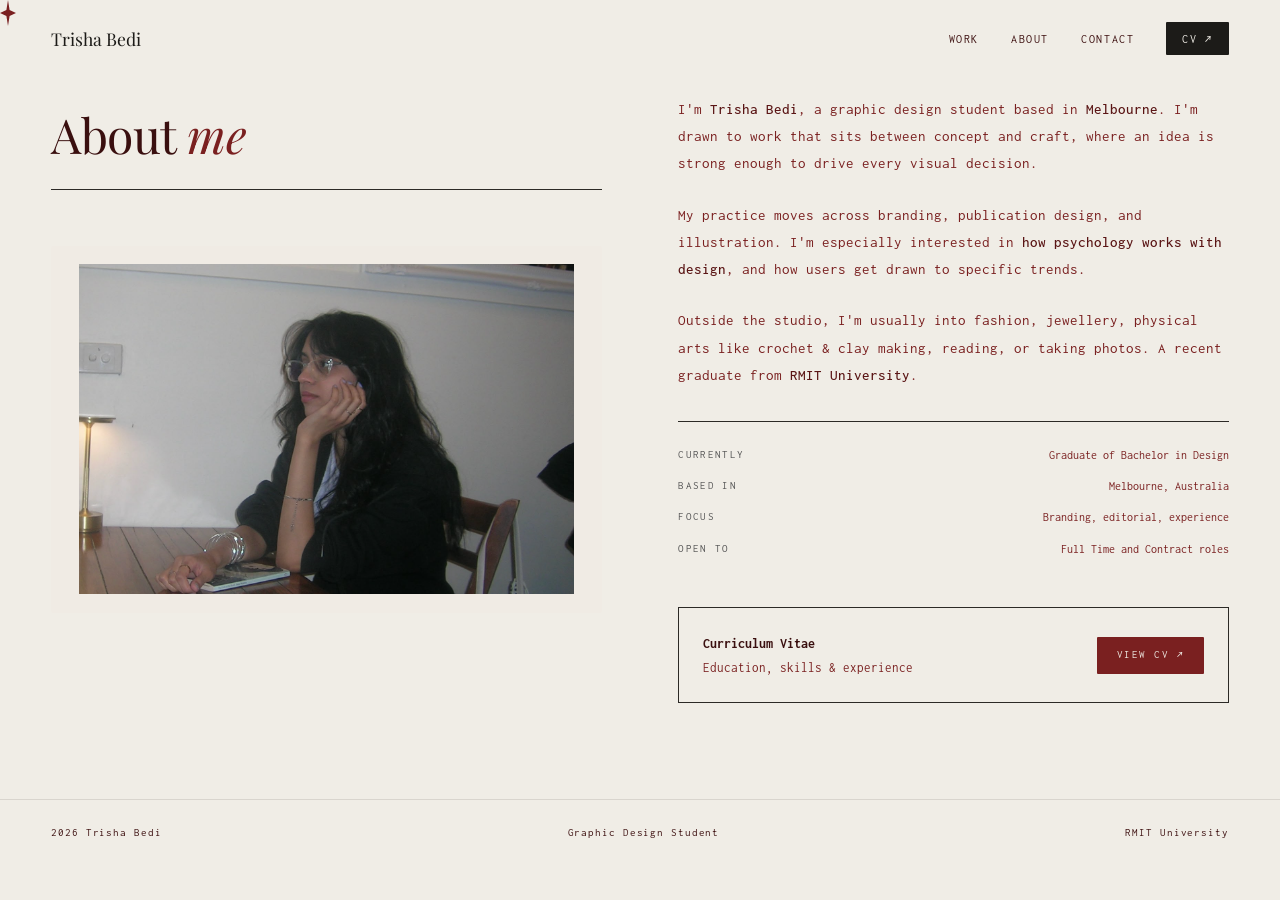
==== commit 9c4a90c7: "Update about.html" ====
--- a/about.html
+++ b/about.html
@@ -15,15 +15,32 @@
 
 <!-- NAV -->
 <nav id="nav">
+
   <a class="nav-name" href="index.html">Trisha Bedi</a>
+
   <div class="nav-right">
-    <a href="index.html" class="hide-mob">Work</a>
-    <a href="about.html" class="hide-mob">About</a>
-    <a href="contact.html" class="hide-mob">Contact</a>
+    <a href="index.html">Work</a>
+    <a href="about.html">About</a>
+    <a href="contact.html">Contact</a>
     <a href="website/CV.pdf" target="_blank" rel="noopener" class="cv-btn">CV ↗</a>
   </div>
+
+  <button class="menu-toggle"
+          type="button"
+          aria-label="Open menu"
+          aria-expanded="false">
+    <span></span>
+    <span></span>
+  </button>
+
+  <div class="mobile-menu">
+    <a href="index.html">Work</a>
+    <a href="about.html">About</a>
+    <a href="contact.html">Contact</a>
+    <a href="website/CV.pdf" target="_blank" rel="noopener">CV ↗</a>
+  </div>
+
 </nav>
-
 <div class="page active" id="page-home">
 
   <section class="about" id="about-section">
@@ -54,7 +71,7 @@
   </section>
 
   <footer>
-    <span>© 2026 Trisha Bedi</span>
+    <span>2026 Trisha Bedi</span>
     <span>Graphic Design Student</span>
     <span>RMIT University</span>
   </footer>
--- a/assets/css/styles.css
+++ b/assets/css/styles.css
@@ -126,13 +126,22 @@
   z-index:3;
   pointer-events:auto;
   user-select:none;
-}
+
+  cursor:grab;
+  touch-action:none;
+  will-change:left, top;
+}
+
+.hero-doodle:active{
+  cursor:grabbing;
+}
+
 .doodle-card{
   top:19%;
-  left:16%;
+  left:20%;
   right:auto;
   bottom:auto;
-  width:125px;
+  width:115px;
 }
 
 .doodle-flower{
@@ -140,7 +149,7 @@
   left:auto;
   right:30%;
   bottom:auto;
-  width:115px;
+  width:125px;
 }
 
 .doodle-coffee{
@@ -148,7 +157,7 @@
   left:25%;
   right:auto;
   bottom:auto;
-  width:105px;
+  width:115px;
 }
 
 .doodle-cat{
@@ -749,71 +758,237 @@
    MOBILE HERO
    ================================================================ */
 
+.menu-toggle,
+.mobile-menu{
+  display:none;
+}
+
 @media (max-width: 768px) {
 
-  /* HERO */
+  /* ================================
+     MOBILE NAV
+     ================================ */
+
+  #nav{
+    padding:24px 22px;
+    align-items:center;
+  }
+
+ .nav-name{
+  display:none;
+}
+
+  /* hide desktop links */
+  .nav-right{
+    display:none;
+  }
+
+  /* hamburger */
+  .menu-toggle{
+    display:flex;
+    width:44px;
+    height:44px;
+    margin-left:auto;
+    padding:0;
+
+    flex-direction:column;
+    align-items:center;
+    justify-content:center;
+    gap:7px;
+
+    border:0;
+    background:transparent;
+    cursor:pointer;
+
+    position:relative;
+    z-index:101;
+  }
+
+  .menu-toggle span{
+    display:block;
+    width:27px;
+    height:1.5px;
+    background:#171411;
+
+    transition:
+      transform .3s ease,
+      opacity .3s ease;
+  }
+
+  .menu-toggle.active span:first-child{
+    transform:translateY(4.25px) rotate(45deg);
+  }
+
+  .menu-toggle.active span:last-child{
+    transform:translateY(-4.25px) rotate(-45deg);
+  }
+
+
+  /* ================================
+     MOBILE MENU
+     ================================ */
+
+  .mobile-menu{
+    display:flex;
+
+    position:absolute;
+    top:0;
+    left:0;
+
+    width:100%;
+    padding:100px 24px 38px;
+
+    flex-direction:column;
+    align-items:center;
+    gap:24px;
+
+    background:#f4f1eb;
+
+    opacity:0;
+    visibility:hidden;
+    transform:translateY(-15px);
+
+    transition:
+      opacity .3s ease,
+      transform .3s ease,
+      visibility .3s;
+
+    z-index:100;
+  }
+
+  .mobile-menu.open{
+    opacity:1;
+    visibility:visible;
+    transform:translateY(0);
+  }
+
+  .mobile-menu a{
+    font-family:"Inconsolata", monospace;
+    font-size:20px;
+    text-transform:uppercase;
+    letter-spacing:.12em;
+  }
+
+
+  /* ================================
+     HERO
+     ================================ */
+
+ @media (max-width: 768px) {
+
+  /* ================================
+     MOBILE HERO
+     ================================ */
+
   .hero{
-    min-height:100vh;
-    padding:7rem 1.5rem 3rem;
+    min-height:100svh;
+    height:auto;
+
+    padding:7rem 1.25rem 3rem;
+
     justify-content:center;
     overflow:hidden;
   }
 
-  /* BLOBS — much smaller on mobile */
+  .hero-inner{
+    width:100%;
+    margin:0 auto;
+
+    text-align:center;
+    align-items:center;
+  }
+
+
+  /* ================================
+     REMOVE GRADIENTS ON MOBILE
+     ================================ */
+
   .hero-blob{
-    width:55vw;
-    height:100%;
-    opacity:.65;
-  }
-
-  .hero-blob-left{
-    left:0;
-    right:auto;
-    transform:scaleX(-1);
-  }
-
-
-  /* TAG */
+    display:none;
+  }
+
+
+  /* ================================
+     TOP LABEL
+     ================================ */
+
   .hero-tag{
-    font-size:.58rem;
-    letter-spacing:.14em;
-    gap:.5rem;
-    margin-bottom:1.2rem;
-    max-width:80%;
-    line-height:1.6;
+    display:flex;
+    flex-wrap:nowrap;
+    justify-content:center;
+    align-items:center;
+
+    width:100%;
+    max-width:none;
+
+    margin:0 auto 1.4rem;
+
+    font-size:.48rem;
+    letter-spacing:.08em;
+    line-height:1;
+
+    white-space:nowrap;
+    text-align:center;
+    gap:0;
   }
 
   .hero-tag::before{
-    width:1.5rem;
-  }
-
-
-  /* NAME */
+    display:none;
+  }
+
+
+  /* ================================
+     NAME
+     ================================ */
+
   .hero-title{
     font-size:clamp(4rem,19vw,6rem);
     line-height:.88;
-    margin:0 auto 2rem;
+
     max-width:100%;
-  }
-
-
-  /* BIO */
+    margin:0 auto 1.5rem;
+
+    text-align:center;
+  }
+
+
+  /* ================================
+     BIO
+     ================================ */
+
   .hero-bottom{
-    width:85%;
-    max-width:340px;
+    width:100%;
+    max-width:390px;
+
+    margin:0 auto;
+
     padding-top:1.2rem;
-    gap:1rem;
+    gap:1.2rem;
+
+    text-align:center;
+    align-items:center;
   }
 
   .hero-bio{
+    width:100%;
+    max-width:42ch;
+
+    margin:0 auto;
+
     font-size:.78rem;
-    line-height:1.7;
-    max-width:30ch;
-  }
+    line-height:1.6;
+
+    text-align:center;
+  }
+
+
+  /* ================================
+     SCROLL
+     ================================ */
 
   .hero-scroll{
+    margin-top:.7rem;
     font-size:.58rem;
-    margin-top:.5rem;
   }
 
 
@@ -825,45 +1000,97 @@
     opacity:.65;
   }
 
-  /* card */
-  .doodle-card{
-    top:17%;
-    left:12%;
-    width:65px;
-  }
-
-  /* flower */
-  .doodle-flower{
-    top:19%;
-    right:13%;
-    width:58px;
-  }
-
-  /* coffee */
-  .doodle-coffee{
-    top:66%;
-    left:8%;
-    width:55px;
-  }
-
-  /* cat */
-  .doodle-cat{
-    top:65%;
-    right:9%;
-    width:55px;
-  }
-
-  /* heart */
-  .doodle-heart{
-    bottom:7%;
-    left:15%;
-    width:42px;
-  }
-
-  /* camera */
+
+  /* upper left */
+  /* card — upper left, closer to heading */
+.doodle-card{
+  top:20%;
+  left:11%;
+  right:auto;
+  bottom:auto;
+  width:52px;
+}
+
+/* flower — sits beside name */
+.doodle-flower{
+  top:32%;
+  right:10%;
+  left:auto;
+  bottom:auto;
+  width:46px;
+}
+
+/* coffee — beside lower bio */
+.doodle-coffee{
+  top:61%;
+  left:10%;
+  right:auto;
+  bottom:auto;
+  width:44px;
+}
+
+/* cat — lower than coffee, near scroll */
+.doodle-cat{
+  top:68%;
+  right:12%;
+  left:auto;
+  bottom:auto;
+  width:48px;
+}
+
+
+  /* too much on mobile — hide */
+  .doodle-heart,
   .doodle-camera{
-    bottom:7%;
-    right:12%;
-    width:60px;
-  }
-}
+    display:none;
+  }
+
+}
+
+/* ================================
+   MOBILE FOOTER
+   ================================ */
+
+/* ================================
+   MOBILE FOOTER
+   ================================ */
+
+footer{
+  display:flex;
+  flex-direction:row;
+  justify-content:space-between;
+  align-items:center;
+
+  padding:1.5rem;
+
+  min-height:0;
+  height:auto;
+
+  gap:1rem;
+}
+
+footer span{
+  margin:0;
+  padding:0;
+  white-space:nowrap;
+}
+
+/* 2026 Trisha Bedi */
+footer span:first-child{
+  font-size:.72rem;
+}
+
+/* Graphic Design */
+footer span:nth-child(2){
+  font-size:0;
+}
+
+footer span:nth-child(2)::after{
+  content:"Graphic Design";
+  font-size:.72rem;
+}
+
+/* Remove RMIT completely */
+footer span:nth-child(3){
+  display:none;
+}
